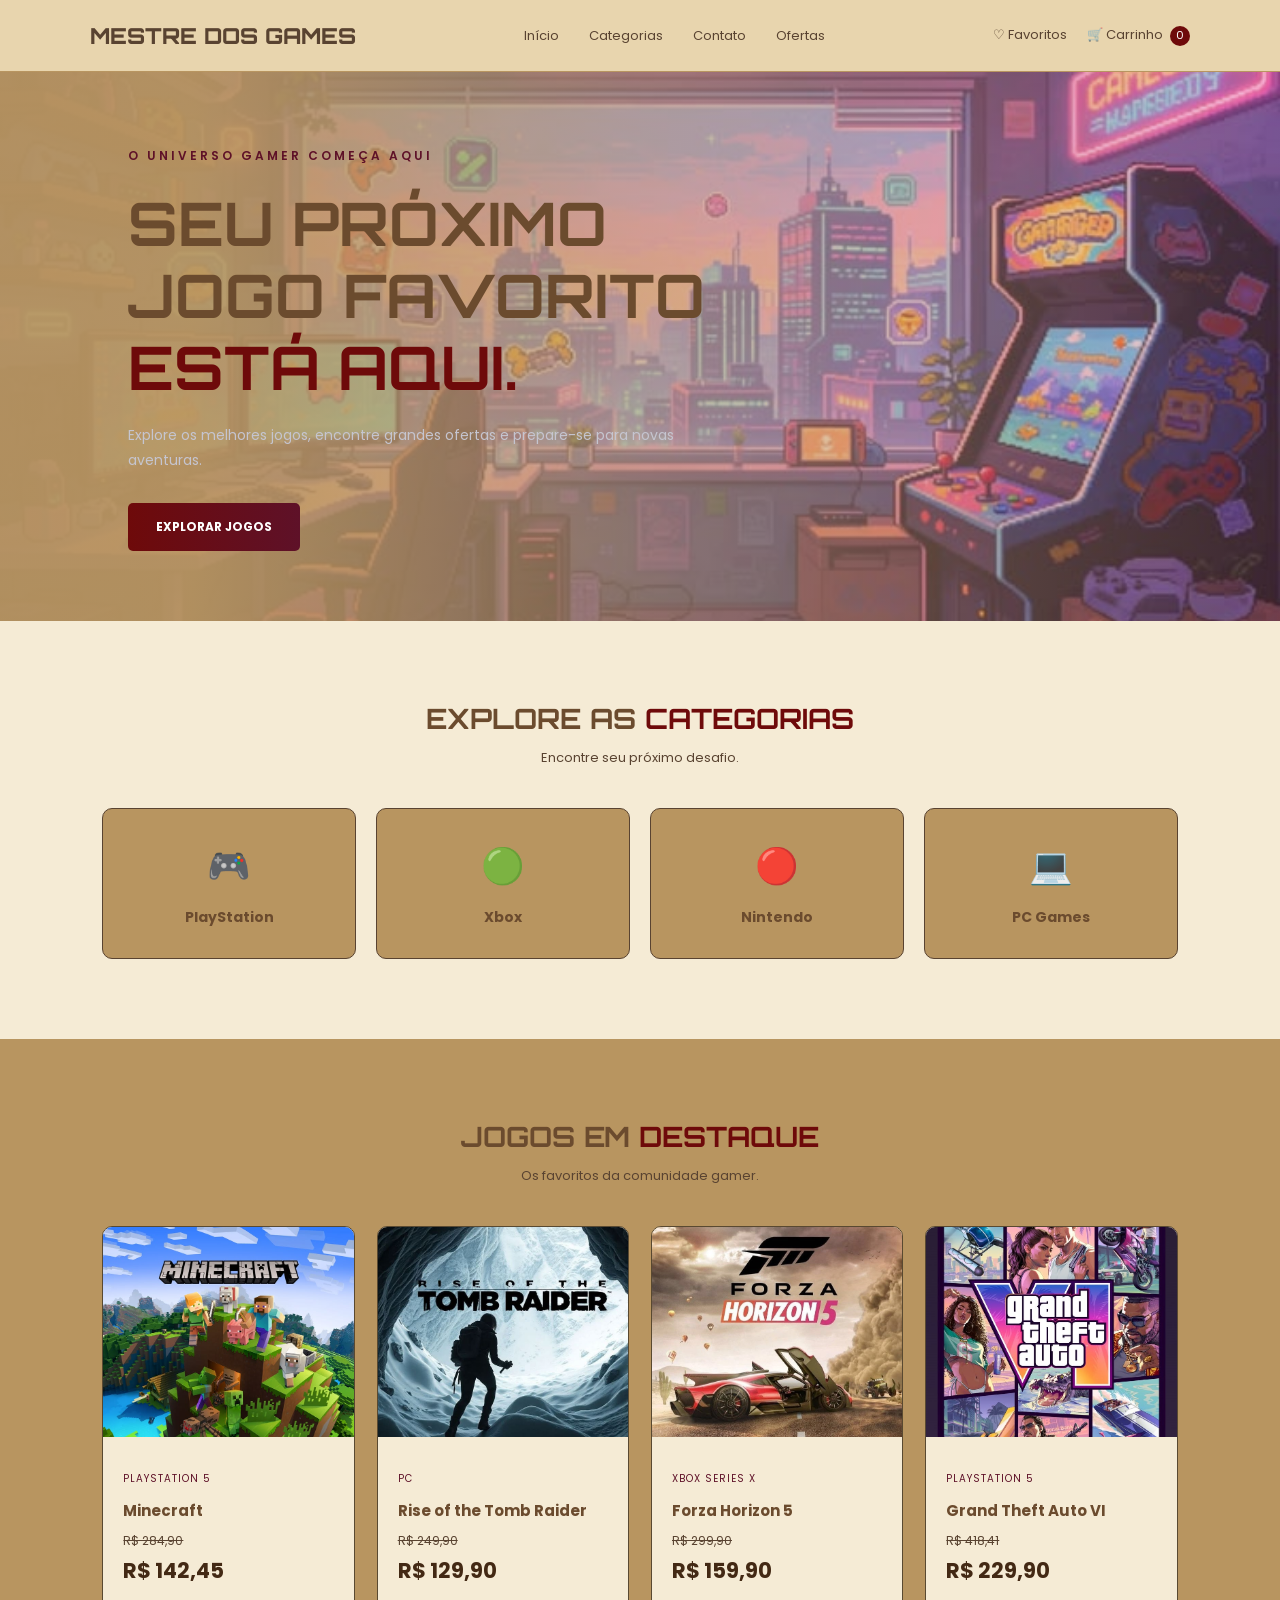
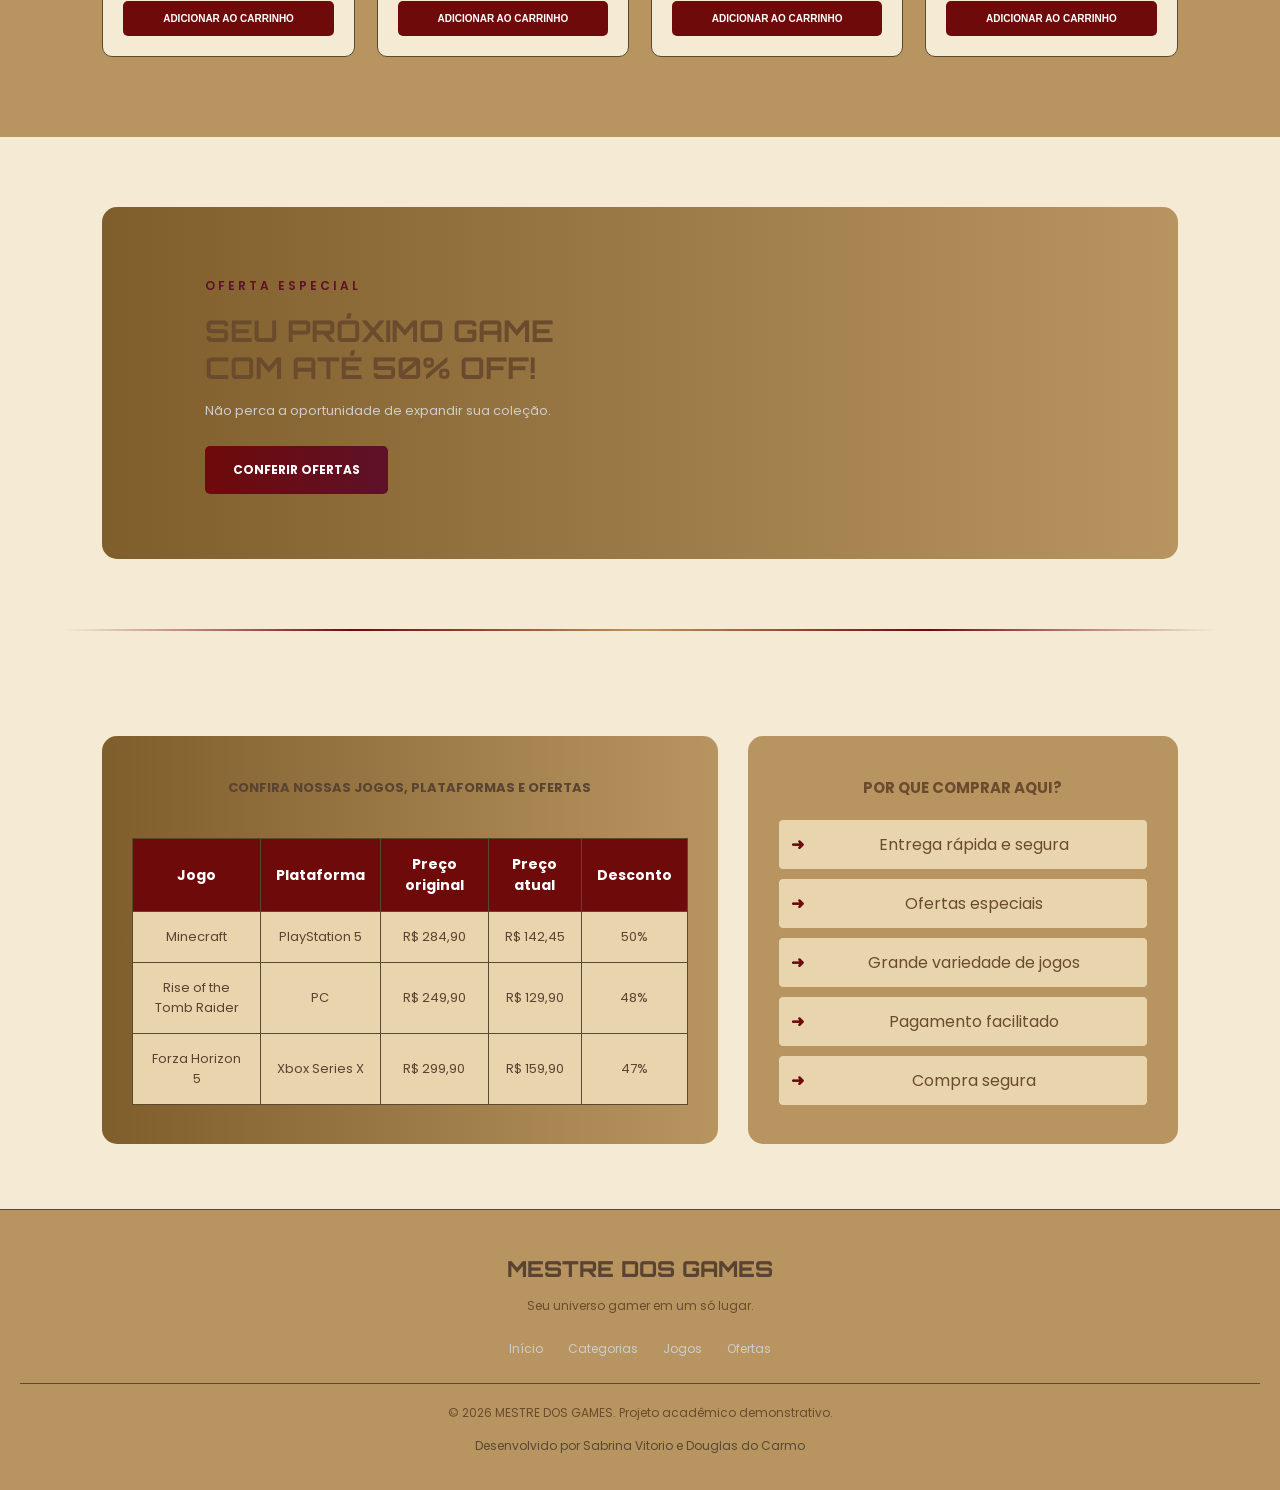
==== index.html @ f39826e9 "primeiro commit do projeto" ====
<!DOCTYPE html>
<html lang="pt-br">
<head>
    <meta charset="UTF-8">
    <meta name="viewport" content="width=device-width, initial-scale=1.0">
    <title>MESTRE DOS GAMES | Loja Gamer</title>
    <link rel="stylesheet" href="style.css">
    <link href="https://fonts.googleapis.com/css2?family=Orbitron:wght@500;700;800&family=Poppins:wght@300;400;500;600;700&display=swap" rel="stylesheet">
</head>
<body>

    <!-- CABEÇALHO -->
    <header>
        <div class="logo">MESTRE DOS GAMES</div>

        <nav>
            <a href="#inicio">Início</a>
            <a href="#categorias">Categorias</a>
            <a href="#contato">Contato</a>
            <a href="#ofertas">Ofertas</a>
        </nav>

        <div class="header-icons">
            <a href="#">♡ Favoritos</a>
            <a href="carrinho.html">🛒 Carrinho <span class="cart-count" id="cart-count">0</span></a>
        </div>
    </header>

    <!-- BANNER PRINCIPAL -->
    <section class="hero" id="inicio">
        <div class="hero-content">
            <span class="tag">O UNIVERSO GAMER COMEÇA AQUI</span>
            <h1>SEU PRÓXIMO<br>JOGO FAVORITO<br><span>ESTÁ AQUI.</span></h1>
            <p>Explore os melhores jogos, encontre grandes ofertas e prepare-se para novas aventuras.</p>
            <a href="#destaques" class="btn">EXPLORAR JOGOS</a>
        </div>
    </section>

    <!-- CATEGORIAS -->
    <section class="section" id="categorias">

        <h2>EXPLORE AS <span>CATEGORIAS</span></h2>
        <p class="subtitle">Encontre seu próximo desafio.</p>

        <div class="categories">
            <div class="category">
                <div class="category-icon">🎮</div>
                <h3>PlayStation</h3>
            </div>

            <div class="category">
                <div class="category-icon">🟢</div>
                <h3>Xbox</h3>
            </div>

            <div class="category">
                <div class="category-icon">🔴</div>
                <h3>Nintendo</h3>
            </div>

            <div class="category">
                <div class="category-icon">💻</div>
                <h3>PC Games</h3>
            </div>
        </div>
    </section>

    <!-- JOGOS EM DESTAQUE -->
    <section class="section featured" id="destaques">
        <h2>JOGOS EM <span>DESTAQUE</span></h2>
        <p class="subtitle">Os favoritos da comunidade gamer.</p>

        <div class="products">

            <div class="product-card">
                <img src="./imagens/minecraft.jpg" alt="capa do jogo minecraft">
                <div class="product-info">
                    <span class="platform">PLAYSTATION 5</span>
                    <h3>Minecraft</h3>
                    <p class="old-price">R$ 284,90</p>
                    <p class="price">R$ 142,45</p>
                    <button class="add-to-cart" data-id="minecraft" data-name="Minecraft" data-price="142.45" data-platform="PlayStation 5">ADICIONAR AO CARRINHO</button>
                </div>
            </div>

            <div class="product-card">
                <img src="./imagens/rise-of-the-tomb-raider.jpg" alt="capa do jogo rise of the tomb raider">
                <div class="product-info">
                    <span class="platform">PC</span>
                    <h3>Rise of the Tomb Raider</h3>
                    <p class="old-price">R$ 249,90</p>
                    <p class="price">R$ 129,90</p>
                    <button class="add-to-cart" data-id="tomb-raider" data-name="Rise of the Tomb Raider" data-price="129.90" data-platform="PC">ADICIONAR AO CARRINHO</button>
                </div>
            </div>

            <div class="product-card">
                <img src="./imagens/forza-horizon-5.jpg" alt="capa do jogo forza horizon 5">
                <div class="product-info">
                    <span class="platform">XBOX SERIES X</span>
                    <h3>Forza Horizon 5</h3>
                    <p class="old-price">R$ 299,90</p>
                    <p class="price">R$ 159,90</p>
                    <button class="add-to-cart" data-id="forza" data-name="Forza Horizon 5" data-price="159.90" data-platform="Xbox Series X">ADICIONAR AO CARRINHO</button>
                </div>
            </div>

            <div class="product-card">
                <img src="./imagens/GTA-VI.jpg" alt="capa do jogo grand theft auto vi">
                <div class="product-info">
                    <span class="platform">PLAYSTATION 5</span>
                    <h3>Grand Theft Auto VI</h3>
                    <p class="old-price">R$ 418,41</p>
                    <p class="price">R$ 229,90</p>
                    <button class="add-to-cart" data-id="gta-vi" data-name="Grand Theft Auto VI" data-price="229.90" data-platform="PlayStation 5">ADICIONAR AO CARRINHO</button>
                </div>
            </div>
        </div>
    </section>

    <!-- OFERTA -->
    <section class="offer" id="ofertas">
        <div>
            <span>OFERTA ESPECIAL</span>
            <h2>SEU PRÓXIMO GAME<br>COM ATÉ 50% OFF!</h2>
            <p>Não perca a oportunidade de expandir sua coleção.</p>
            <a href="#destaques" class="btn">CONFERIR OFERTAS</a>
        </div>
    </section>

    <hr>

    <!-- INFORMAÇÕES -->
    <section id="info-container">
        
        <!-- COMPARAÇÃO DE JOGOS -->
        <section class="section comparison">

           <h3 class="subtitle">CONFIRA NOSSAS JOGOS, PLATAFORMAS E OFERTAS</h3>

            <table>
                <thead>
                    <tr>
                        <th>Jogo</th>
                        <th>Plataforma</th>
                        <th>Preço original</th>
                        <th>Preço atual</th>
                        <th>Desconto</th>
                    </tr>
                </thead>

                <tbody>
                    <tr>
                        <td>Minecraft</td>
                        <td>PlayStation 5</td>
                        <td>R$ 284,90</td>
                        <td>R$ 142,45</td>
                        <td>50%</td>
                    </tr>

                    <tr>
                        <td>Rise of the Tomb Raider</td>
                        <td>PC</td>
                        <td>R$ 249,90</td>
                        <td>R$ 129,90</td>
                        <td>48%</td>
                    </tr>

                    <tr>
                        <td>Forza Horizon 5</td>
                        <td>Xbox Series X</td>
                        <td>R$ 299,90</td>
                        <td>R$ 159,90</td>
                        <td>47%</td>
                    </tr>
                </tbody>
            </table>
        </section>

        <!-- BENEFÍCIOS -->
        <section class="benefits">
            <div>
                <h3>POR QUE COMPRAR AQUI?</h3>

                <ul>
                    <li><span>➜</span> Entrega rápida e segura</li>
                    <li><span>➜</span> Ofertas especiais</li>
                    <li><span>➜</span> Grande variedade de jogos</li>
                    <li><span>➜</span> Pagamento facilitado</li>
                    <li><span>➜</span> Compra segura</li>
                </ul>
            </div>
        </section>
    </section>


    <!-- RODAPÉ -->
    <footer>
        <div class="logo">MESTRE DOS GAMES</div>
        <p>Seu universo gamer em um só lugar.</p>
        <div class="footer-links">
            <a href="#inicio">Início</a>
            <a href="#categorias">Categorias</a>
            <a href="#destaques">Jogos</a>
            <a href="#ofertas">Ofertas</a>
        </div>
        <p class="copyright">© 2026 MESTRE DOS GAMES. Projeto acadêmico demonstrativo.</p>
        <p class="credits">Desenvolvido por Sabrina Vitorio e Douglas do Carmo</p>
    </footer>

    <script src="script.js"></script>
</body>
</html>
---- style.css ----
/* CONFIGURAÇÕES GERAIS */
* {
    margin: 0;
    padding: 0;
    box-sizing: border-box;
    scroll-behavior: smooth;
}

body {
    background-color: #f5ebd5;
    color: #6b4b2e;
    font-family: 'Poppins', sans-serif;
}

:root {
    --purple: #6e0a0a;
    --pink: #5e1128;
    --dark: #25120a;
}

/* CABEÇALHO */
header {
    background: #e8d5ae;
    display: flex;
    align-items: center;
    justify-content: space-between;
    padding: 22px 7%;
    border-bottom: 1px solid #b89560;
}

.logo {
    font-family: 'Orbitron', sans-serif;
    font-size: 22px;
    font-weight: 800;
    color: #594331;
}

.logo span {
    color: var(--purple);
}

nav {
    display: flex;
    gap: 30px;
}

nav a, .header-icons a {
    color: #594331;
    text-decoration: none;
    font-size: 13px;
    transition: 0.3s;
}

nav a:hover, .header-icons a:hover {
    color: var(--purple);
}

.header-icons {
    display: flex;
    gap: 20px;
}

/* BANNER */
.hero {
    min-height: 540px;
    display: flex;
    align-items: center;
    padding: 70px 10%;

    background:
        linear-gradient(
            90deg, 
            rgba(184, 149, 96, 0.95) 
    15%, 
            rgba(184, 149, 96, 0.6) 
    50%, 
            rgba(202, 122, 52, 0.2)
    100%
        ),
        url('./imagens/background-banner.jpg');

    background-repeat: no-repeat;
    background-position: center;
    background-size: cover;
}

.hero-content {
    max-width: 600px;
}

.tag, .offer span {
    color: var(--pink);
    letter-spacing: 3px;
    font-size: 12px;
    font-weight: 600;
}

.hero h1 {
    font-family: 'Orbitron', sans-serif;
    font-size: clamp(35px, 5vw, 60px);
    line-height: 1.2;
    margin: 20px 0;
}

.hero h1 span, h2 span {
    color: var(--purple);
}

.hero p {
    color: #c5c5d0;
    line-height: 1.8;
    margin-bottom: 30px;
    font-size: 14px;
}

.btn {
    display: inline-block;
    background: linear-gradient(90deg, var(--purple), var(--pink));
    padding: 15px 28px;
    color: white;
    text-decoration: none;
    font-weight: 700;
    font-size: 12px;
    border-radius: 5px;
    transition: .3s;
}

.btn:hover {
    transform: translateY(-3px);
    box-shadow: 0 5px 25px #a855f766;
}

/* SEÇÕES */
.section {
    padding: 80px 8%;
    text-align: center;
}

.section h2, .offer h2 {
    font-family: 'Orbitron', sans-serif;
    font-size: 28px;
}

.subtitle {
    color: #594331;
    font-size: 13px;
    margin: 12px 0 40px;
}

/* CATEGORIAS */
.categories {
    display: grid;
    grid-template-columns: repeat(4, 1fr);
    gap: 20px;
}

.category {
    background: #b89560;
    padding: 30px 15px;
    border: 1px solid #594331;
    border-radius: 10px;
    transition: .3s;
}

.category:hover {
    border-color: var(--purple);
    transform: translateY(-5px);
}

.category-icon {
    font-size: 35px;
    margin-bottom: 15px;
}

.category h3 {
    font-size: 14px;
}

/* PRODUTOS */
.featured {
    background: #b89560;
}

.products {
    display: grid;
    grid-template-columns: repeat(4, 1fr);
    gap: 22px;
    text-align: left;
}

.product-card {
    background: #f5ebd5;
    border: 1px solid #594931;
    border-radius: 10px;
    overflow: hidden;
    transition: .3s;
}

.product-card:hover {
    transform: translateY(-7px);
    border-color: var(--purple);
}

.product-card img {
    width: 100%;
    height: 210px;
    object-fit: cover;
}

.product-info {
    padding: 20px;
}

.platform {
    font-size: 10px;
    color: var(--pink);
    letter-spacing: 1px;
}

.product-info h3 {
    font-size: 15px;
    margin: 10px 0;
}

.old-price {
    color: #594331;
    font-size: 12px;
    text-decoration: line-through;
}

.price {
    color: #432914;
    font-size: 21px;
    font-weight: 700;
    margin: 5px 0 15px;
}

.product-info button {
    width: 100%;
    background: var(--purple);
    color: white;
    border: none;
    padding: 12px 5px;
    border-radius: 5px;
    font-size: 10px;
    font-weight: 700;
    cursor: pointer;
    transition: .3s;
}

.product-info button:hover {
    background: var(--pink);
}

/* OFERTA */
.offer {
    margin: 70px 8%;
    padding: 65px 8%;
    border-radius: 15px;
    background:
        linear-gradient(90deg, #7f5e2c, #b89560);
}

.offer h2 {
    font-size: 30px;
    margin: 15px 0;
}

.offer p {
    color: #ccc;
    font-size: 13px;
    margin-bottom: 25px;
}


/* DIVISOR ENTRE OFERTAS E INFORMAÇÕES */
hr {
    border: none;
    height: 2px;
    background: linear-gradient(
        to right,
        transparent,
        #6e0a0a,
        #b89560,
        #6e0a0a,
        transparent
    );
    margin: 40px 5%;
}

/* INFORMAÇÕES */
#info-container {
    display: flex;
    justify-content: center;
    align-items: stretch;
    gap: 30px;
    padding: 65px 8%;
}

/* TABELA DE COMPARAÇÃO */
.comparison {
    background:
        linear-gradient(90deg, #7f5e2c, #b89560);
    border-radius: 15px;
    flex: 1.5;
    padding: 30px;
    min-width: 0;
}

.comparison table {
    width: 100%;
    margin: 30px auto 0;
    border-collapse: collapse;
    background: #e8d5ae;
}

.comparison th,
.comparison td {
    border: 1px solid #594931;
    padding: 15px;
    text-align: center;
}

.comparison th {
    background: #6e0a0a;
    color: white;
    font-size: 14px;
}

.comparison td {
    color: #594331;
    font-size: 13px;
}

.comparison tr:hover {
    background: #b89560;
}

/* BENEFÍCIOS */
.benefits {
    flex: 1;
    display: block;
    padding: 30px;
    text-align: center;
    background: #b89560;
    border-radius: 15px;
}

.benefits h3 {
    margin: 10px 0;
    font-size: 15px;
}

.benefits ul {
    list-style: none;
    margin-top: 20px;
}

.benefits li {
    background: #e8d5ae;
    border: 1px solid #b89560;
    padding: 12px;
    margin: 8px auto;
    max-width: 400px;
    border-radius: 5px;
}

/* FLOAT NOS BENEFÍCIOS */
.benefits li span {
    float: left;
    color: #6e0a0a;
    font-weight: bold;
    margin-right: 10px;
}

/* RESPONSIVIDADE */
@media (max-width: 768px) {
    #info-container {
        flex-direction: column;
    }
}


/* RODAPÉ */
footer {
    background: #B89560;
    text-align: center;
    padding: 45px 20px 20px;
    border-top: 1px solid #594931;
}

footer p {
    color: #6B4B2E;
    font-size: 12px;
    margin: 15px 0;
}

.footer-links {
    display: flex;
    justify-content: center;
    gap: 25px;
    margin: 25px 0;
}

.footer-links a {
    color: #ccc;
    text-decoration: none;
    font-size: 12px;
}

.footer-links a:hover {
    color: var(--purple);
}


.copyright {
    border-top: 1px solid #594931;
    padding-top: 20px;
}

.credits {
    font-size: 12px;
    color: #594931;
    margin-top: 8px;
}

/* RESPONSIVIDADE */
@media (max-width: 900px) {
    header {
        flex-wrap: wrap;
        gap: 20px;
    }

    .products {
        grid-template-columns: repeat(2, 1fr);
    }

    .categories {
        grid-template-columns: repeat(2, 1fr);
    }
}

@media (max-width: 600px) {
    header {
        justify-content: center;
    }

    nav {
        order: 3;
        width: 100%;
        justify-content: center;
        gap: 15px;
        flex-wrap: wrap;
    }

    .header-icons {
        font-size: 11px;
    }

    .hero {
        min-height: 450px;
        padding: 50px 7%;
    }

    .products {
        grid-template-columns: 1fr;
    }

    .categories {
        grid-template-columns: repeat(2, 1fr);
    }

    .benefits {
        grid-template-columns: 1fr;
    }

    .offer {
        margin: 40px 5%;
    }

    .offer h2 {
        font-size: 22px;
    }

    .section h2 {
        font-size: 22px;
    }
}


/* FUNCIONALIDADES ADICIONADAS - LOJA MESTRE DOS GAMES */

.cart-count { 
    display:inline-flex; 
    align-items:center; 
    justify-content:center; 
    min-width:20px; height:20px; 
    padding:0 5px; border-radius:50px; 
    background:var(--purple); 
    color:#fff; 
    font-size:11px; 
    margin-left:4px; 
}

.game-placeholder { 
    height:210px; 
    display:flex; 
    align-items:center; 
    justify-content:center; 
    text-align:center; 
    color:#fff; 
    font-family:'Orbitron',sans-serif; 
    font-weight:800; 
    letter-spacing:2px; 
    font-size:24px; 
}

.placeholder-xbox { 
    background:linear-gradient(135deg,#102c1c,#4b8d50 55%,#142a1e); 
}

.placeholder-ps { 
    background:linear-gradient(135deg,#17152d,#5e3b85 55%,#17152d); 

}
.game-placeholder span { 
    text-shadow:0 3px 12px #000; }
.product-info button:active { transform:scale(.98); 
}

/* Página do carrinho */
.cart-page { 
    min-height:65vh; 
    padding:55px 8%; 
}

.cart-page h1 { 
    font-family:'Orbitron',sans-serif; 
    margin-bottom:25px; 
}

.cart-layout { 
    display:grid; 
    grid-template-columns: minmax(0,2fr) minmax(260px,1fr); 
    gap:25px; 
    align-items:start; 
}

.cart-items, .cart-summary { 
    background:#fffaf0; 
    border:1px solid #b89560; 
    border-radius:10px; 
    padding:22px; 
}

.cart-item { 
    display:grid; 
    grid-template-columns:1fr auto auto; 
    gap:15px; align-items:center; 
    padding:15px 0; 
    border-bottom:1px solid #dfcfb2; 
}

.cart-item:last-child { 
    border-bottom:0; 
}

.cart-item h3 { 
    font-size:15px; 
}

.cart-item small { 
    color:#80694f; 
}

.quantity-controls { 
    display:flex; 
    align-items:center; 
    gap:10px; 
}

.quantity-controls button, .remove-item { 
    border:0; 
    cursor:pointer; 
    border-radius:5px; 
    padding:7px 10px; 
    background:#e8d5ae; 
    color:#432914; 
}

.remove-item { 
    background:#6e0a0a; 
    color:white; 
}

.cart-summary h2 { 
    font-family:'Orbitron',sans-serif; 
    font-size:18px; 
    margin-bottom:18px; 
}

.summary-line { 
    display:flex; 
    justify-content:space-between; 
    gap:12px; 
    margin:12px 0; 
    font-size:14px; 
}

.summary-total { 
    border-top:1px solid #b89560; 
    padding-top:15px; 
    font-weight:800; 
    font-size:18px; }

.coupon-area { 
    display:flex; 
    gap:8px; 
    margin:15px 0 5px; 
}

.coupon-area input { 
    min-width:0; 
    width:100%; 
    padding:11px; 
    border:1px solid #b89560; 
    border-radius:5px; 
}

.coupon-area button, .checkout-button { 
    border:0; 
    border-radius:5px; 
    padding:11px 14px; 
    cursor:pointer; 
    color:white; 
    background:var(--purple); 
    font-weight:700; 
}

.checkout-button { 
    width:100%; 
    margin-top:15px; 
    padding:14px;
}

.message { 
    min-height:20px; 
    font-size:12px; 
    margin-top:8px; 
}

.empty-cart { 
    text-align:center; 
    padding:35px 10px; 
}

.empty-cart a { 
    color:var(--purple); 
    font-weight:700; 
}

.back-link { 
    display:inline-block; 
    margin-bottom:20px; 
    color:#6e0a0a; 
    text-decoration:none; 
    font-weight:600; }

@media(max-width:750px) { 

    .cart-layout { 
        grid-template-columns:1fr; 
    } 

    .cart-item { 
        grid-template-columns:1fr; 
        gap:9px; 
    } 
}
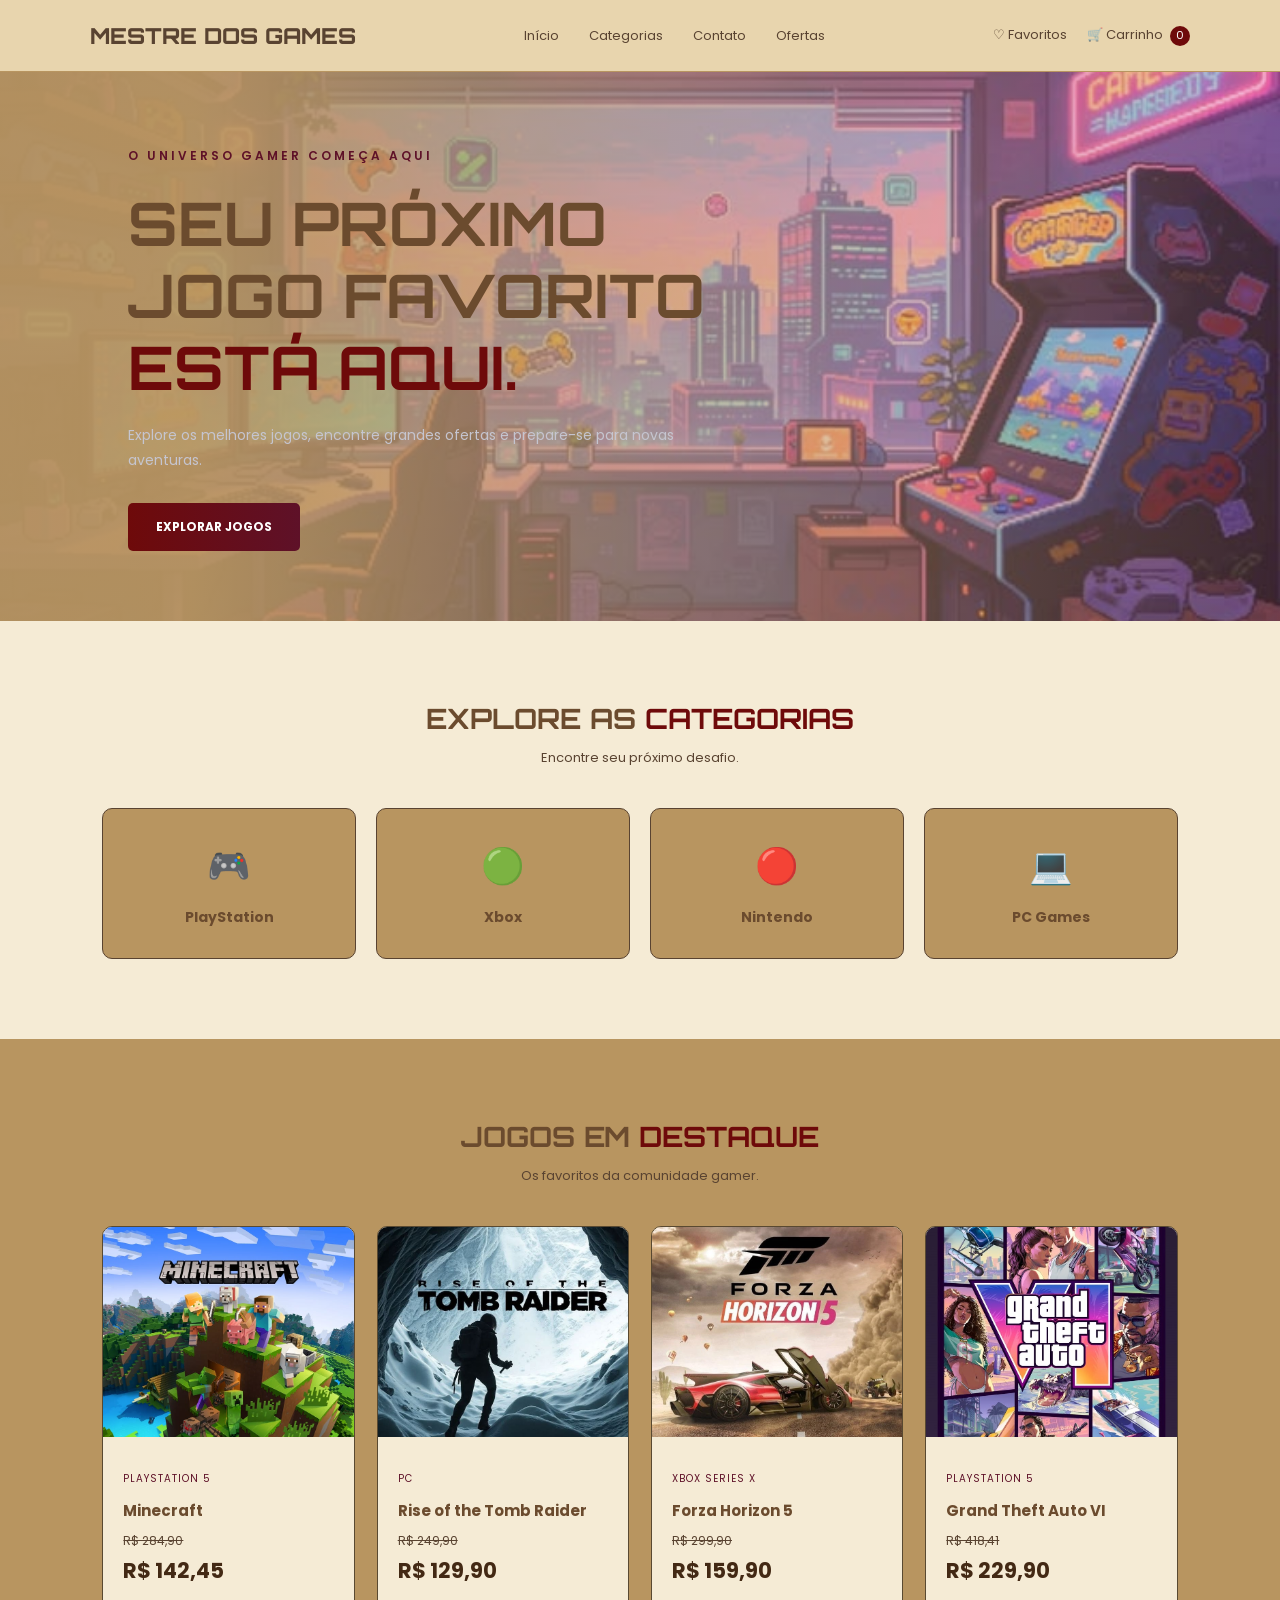
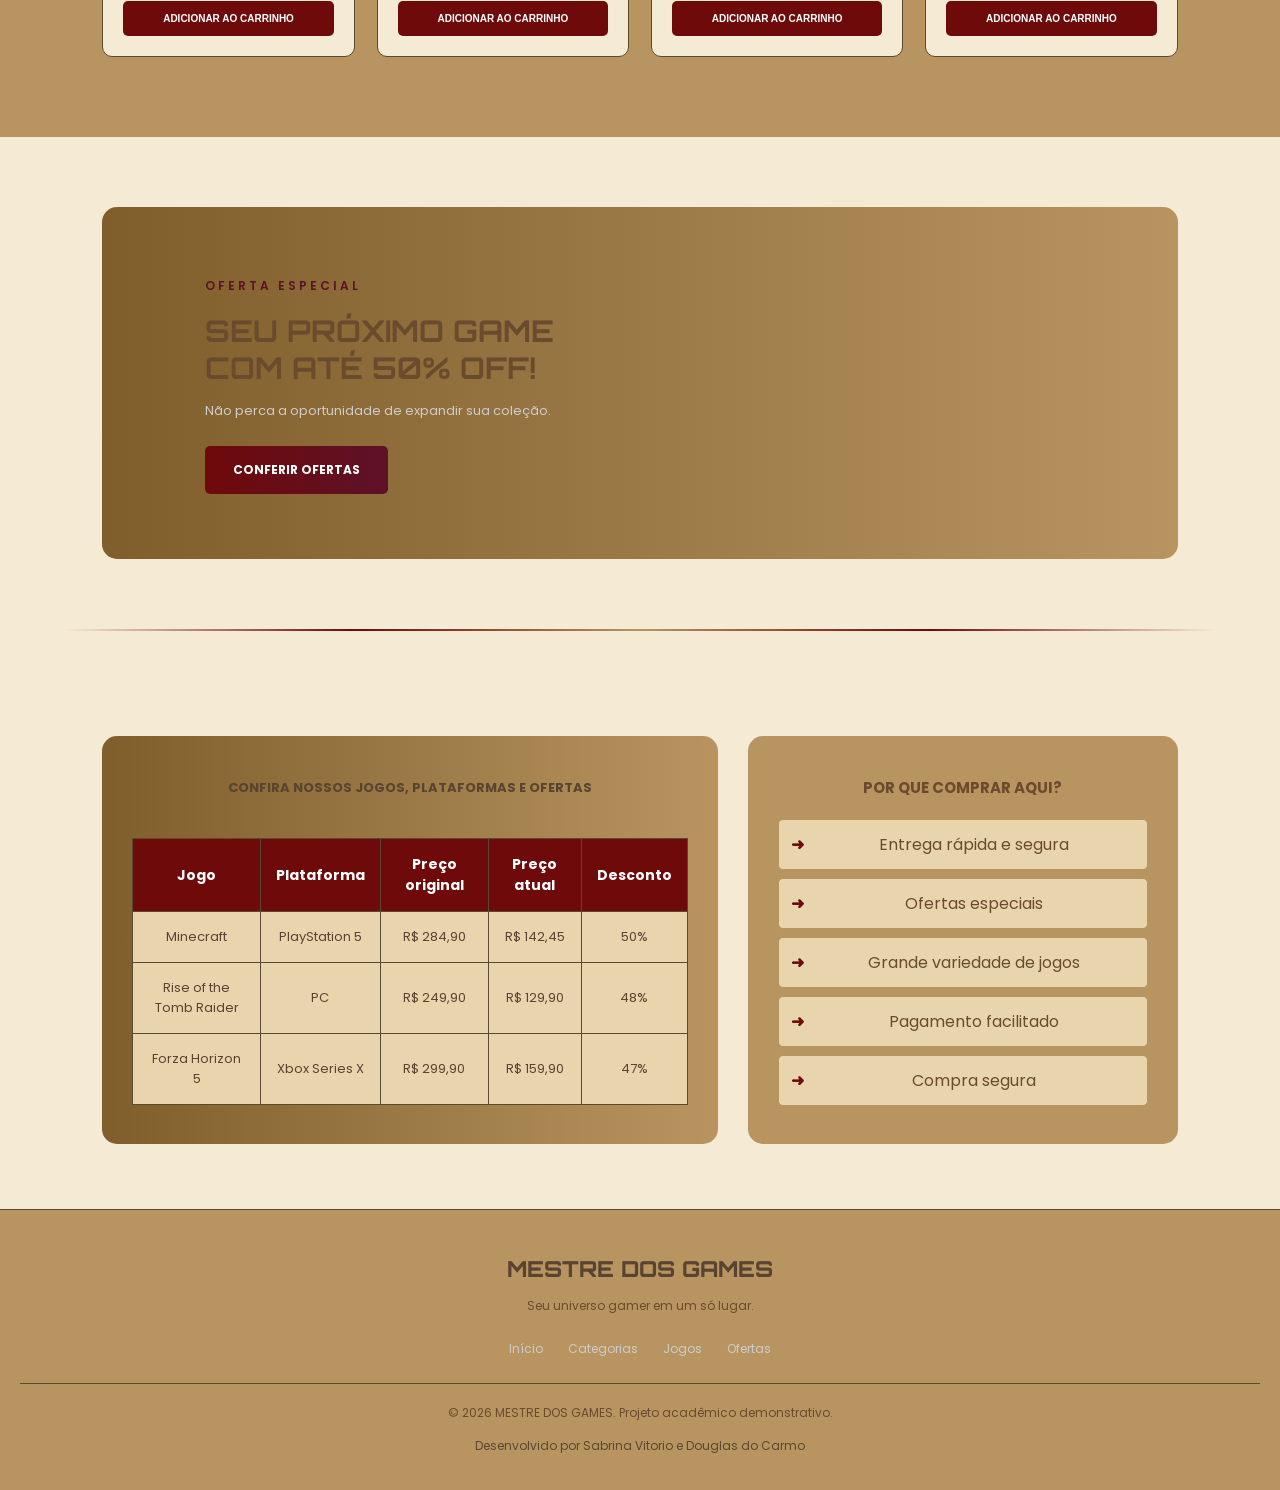
==== commit bf6a6071: "remove pasta vscode e corrige texto" ====
--- a/index.html
+++ b/index.html
@@ -136,7 +136,7 @@
         <!-- COMPARAÇÃO DE JOGOS -->
         <section class="section comparison">
 
-           <h3 class="subtitle">CONFIRA NOSSAS JOGOS, PLATAFORMAS E OFERTAS</h3>
+           <h3 class="subtitle">CONFIRA NOSSOS JOGOS, PLATAFORMAS E OFERTAS</h3>
 
             <table>
                 <thead>
